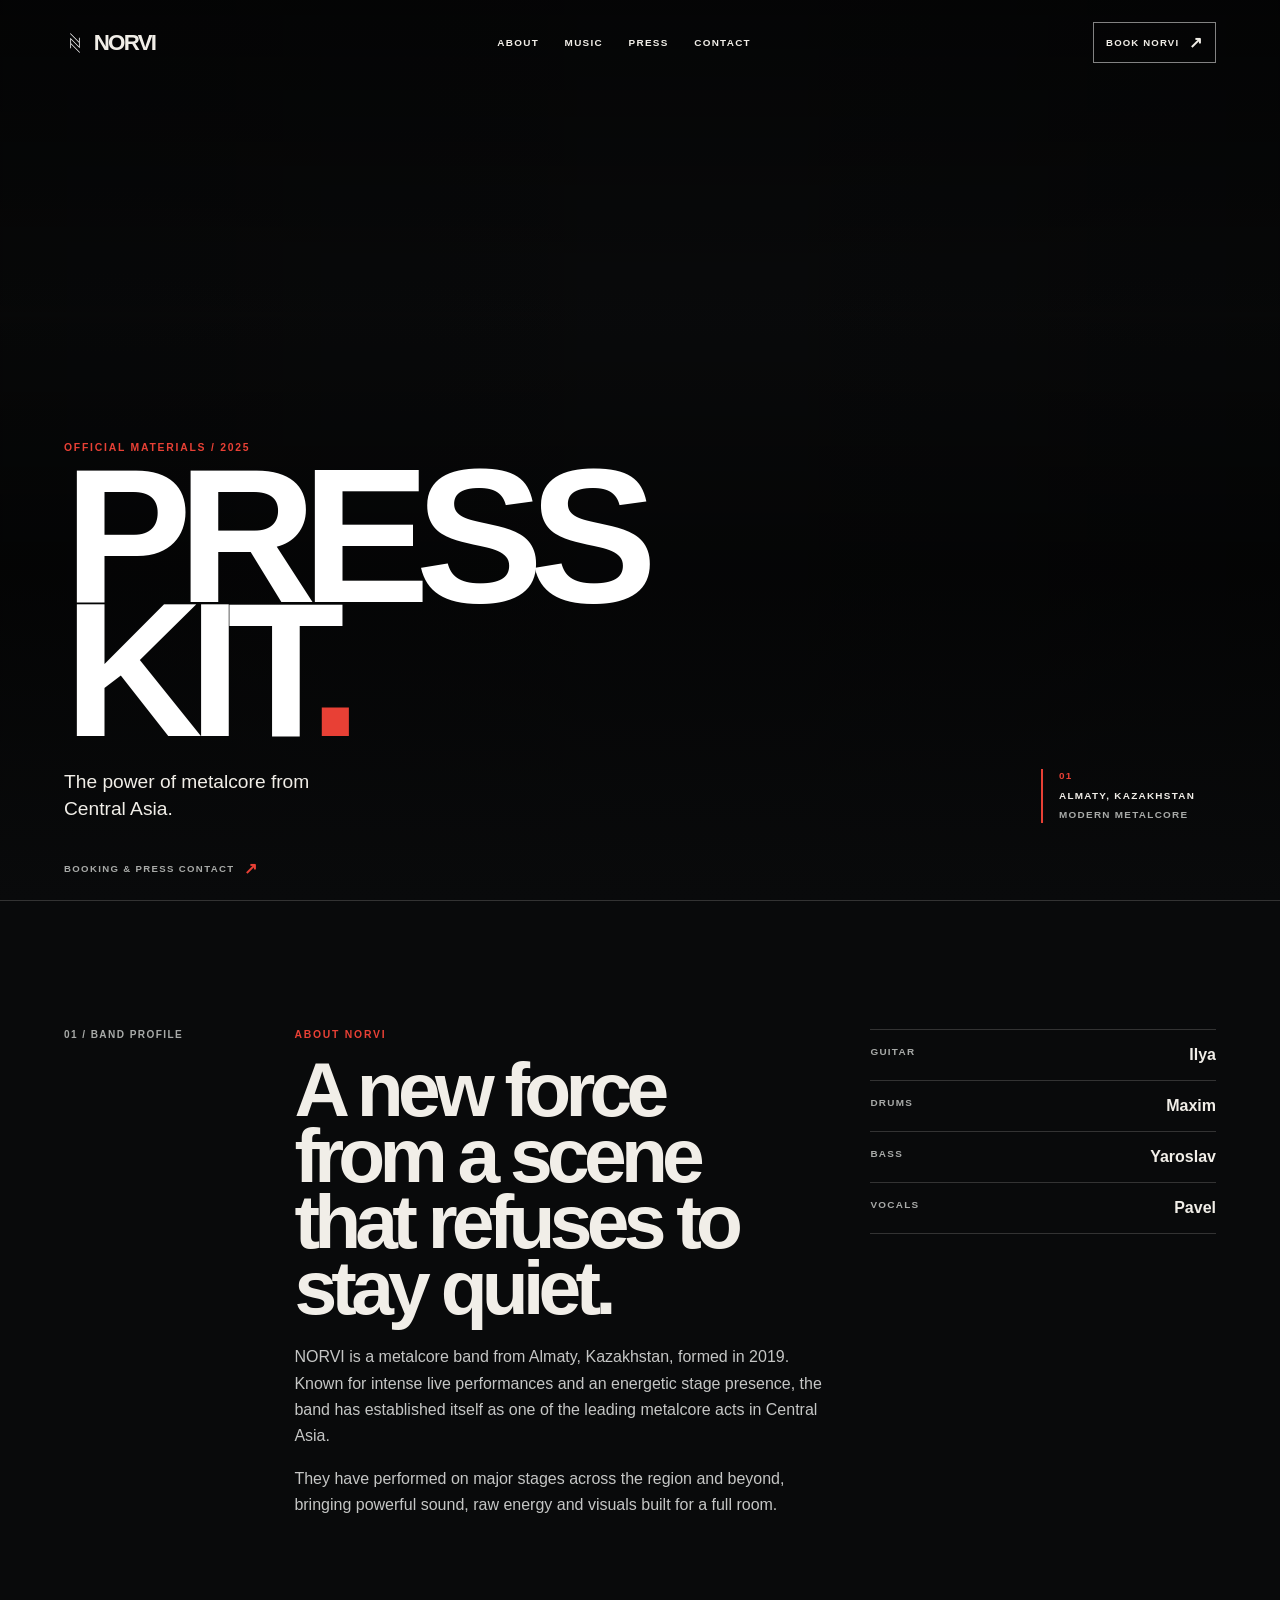
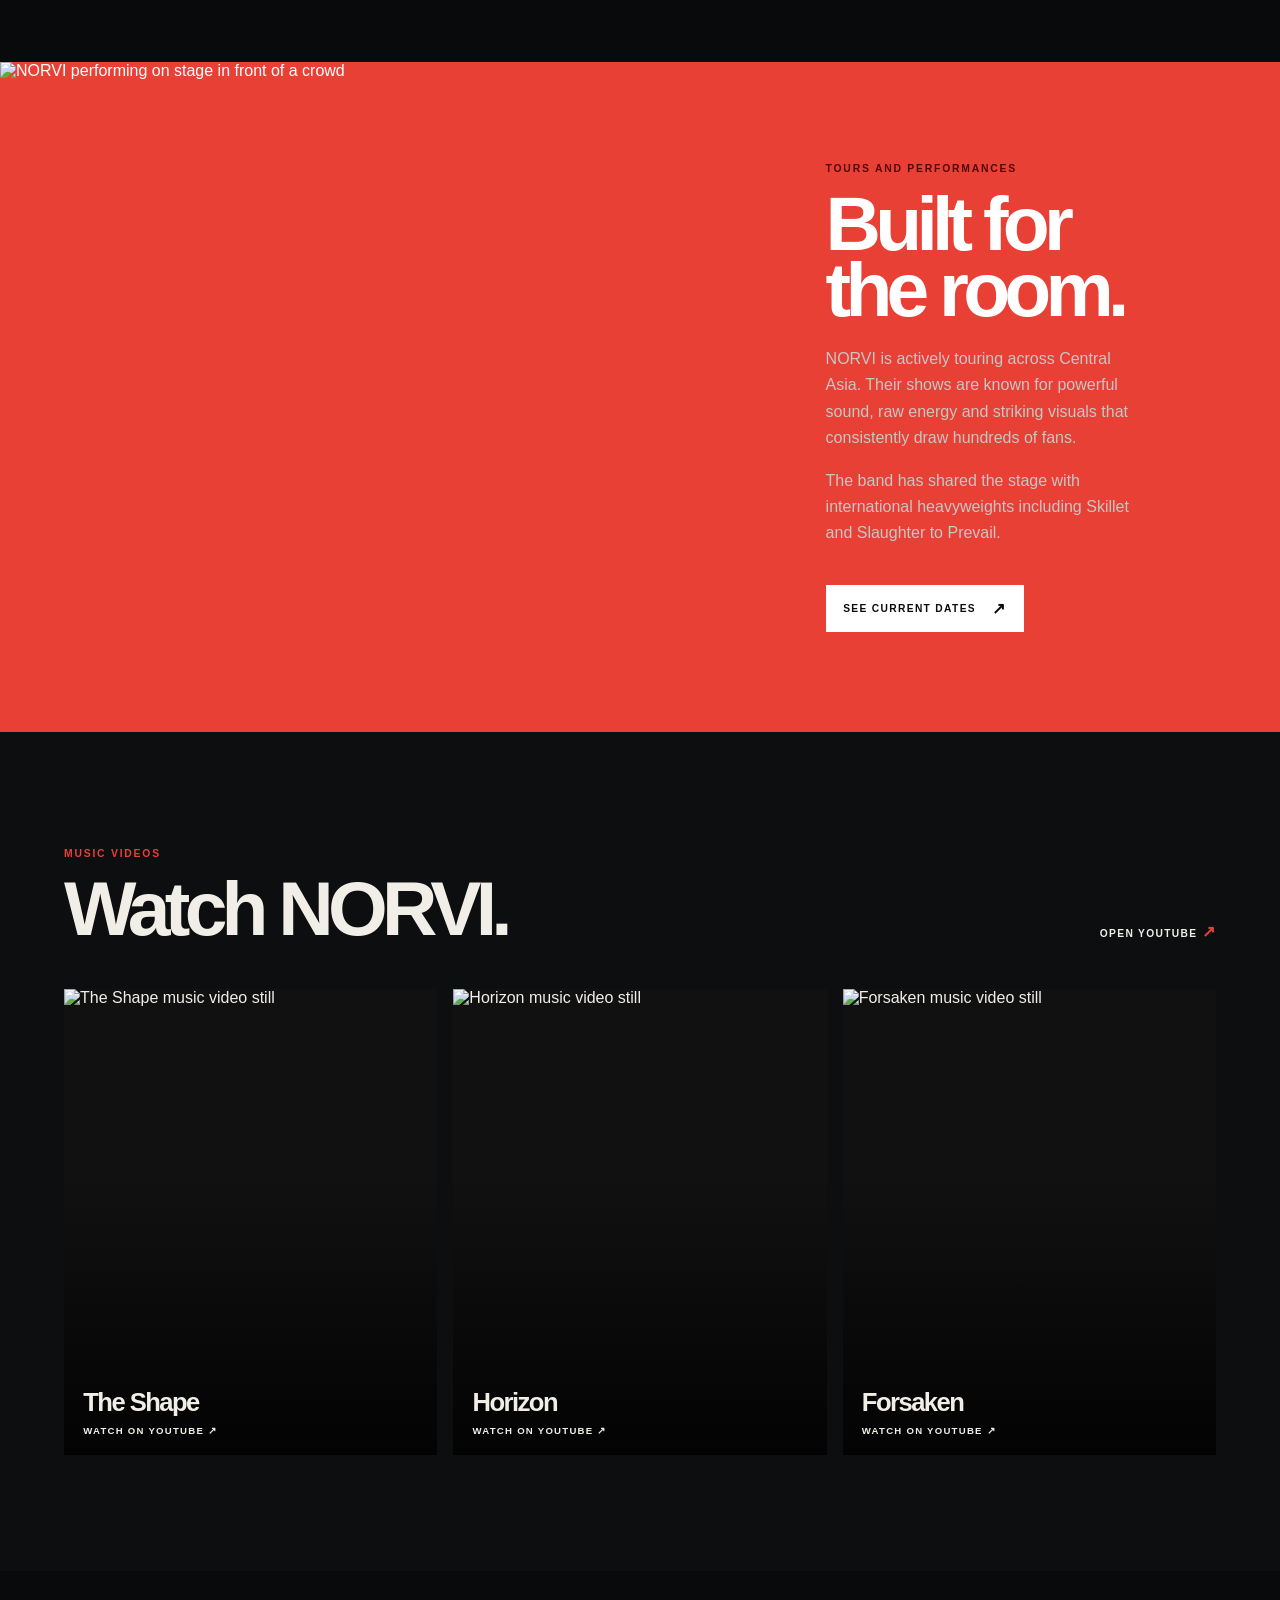
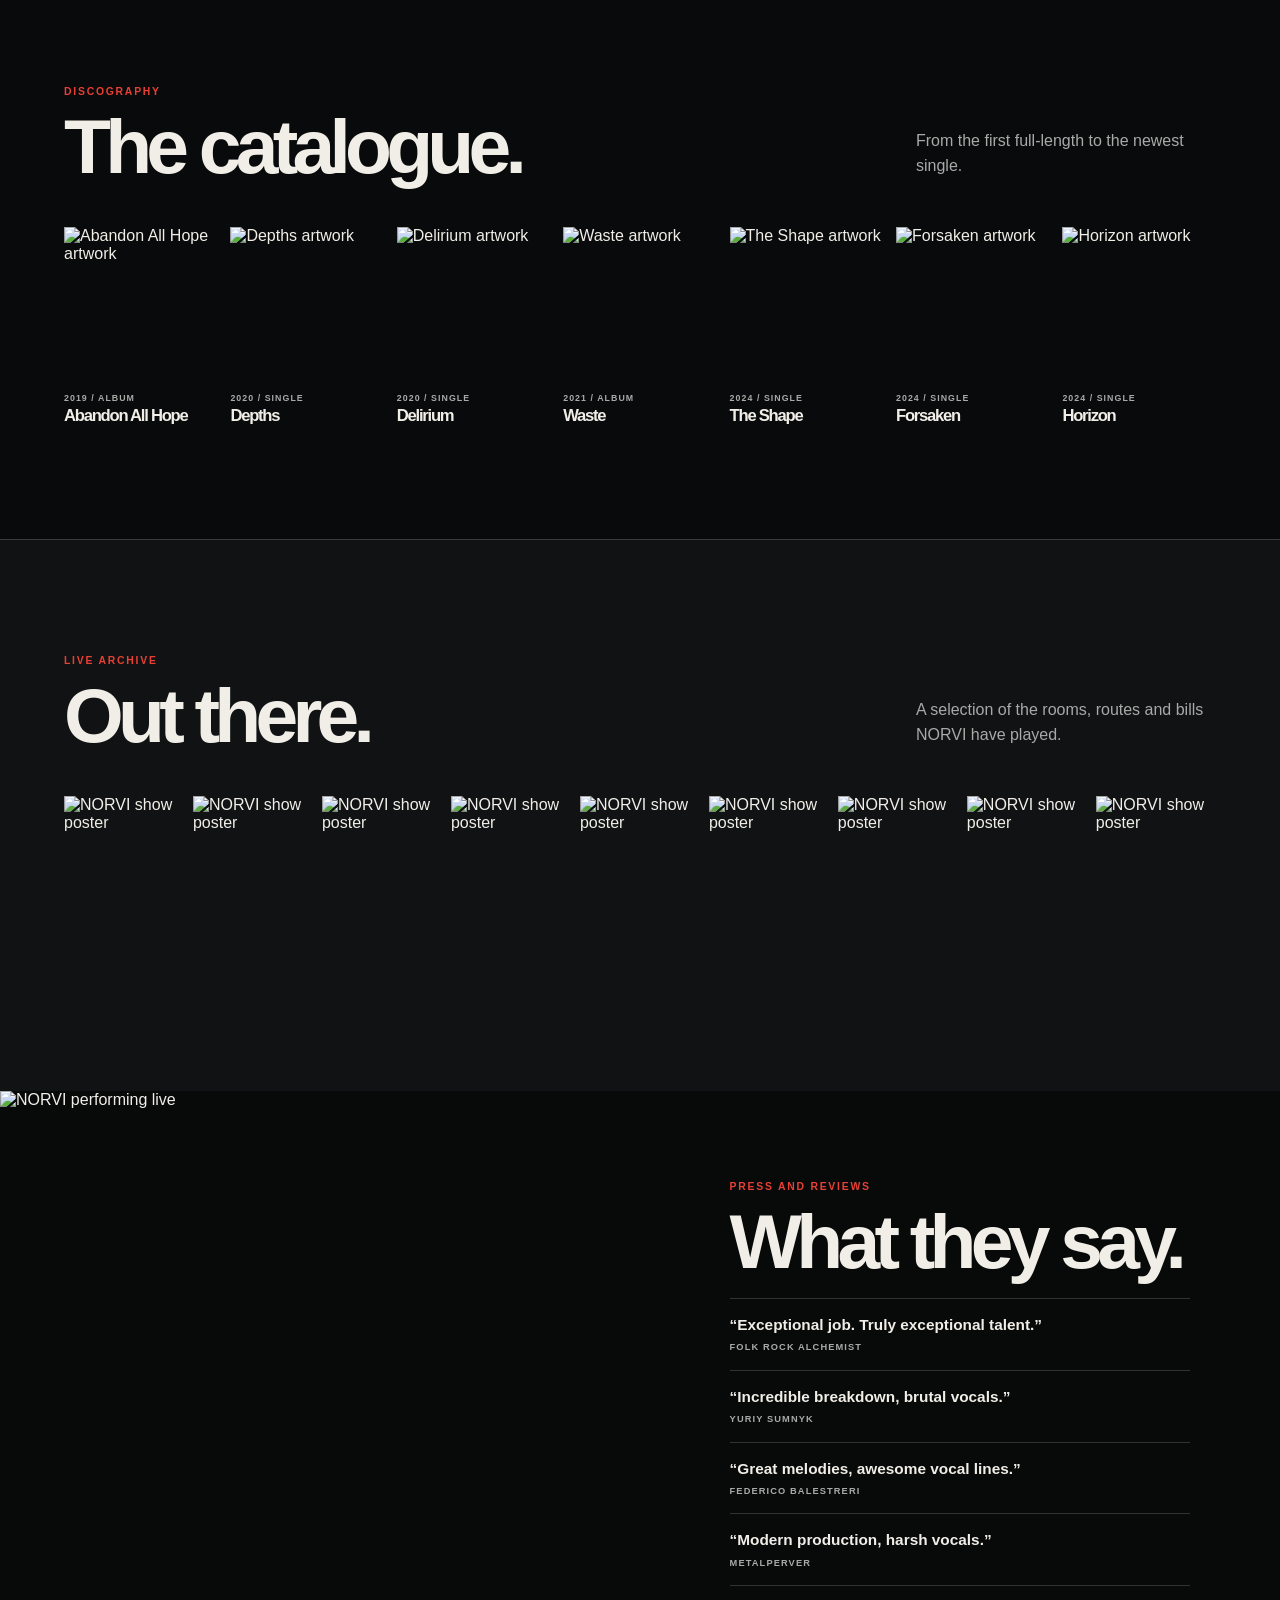
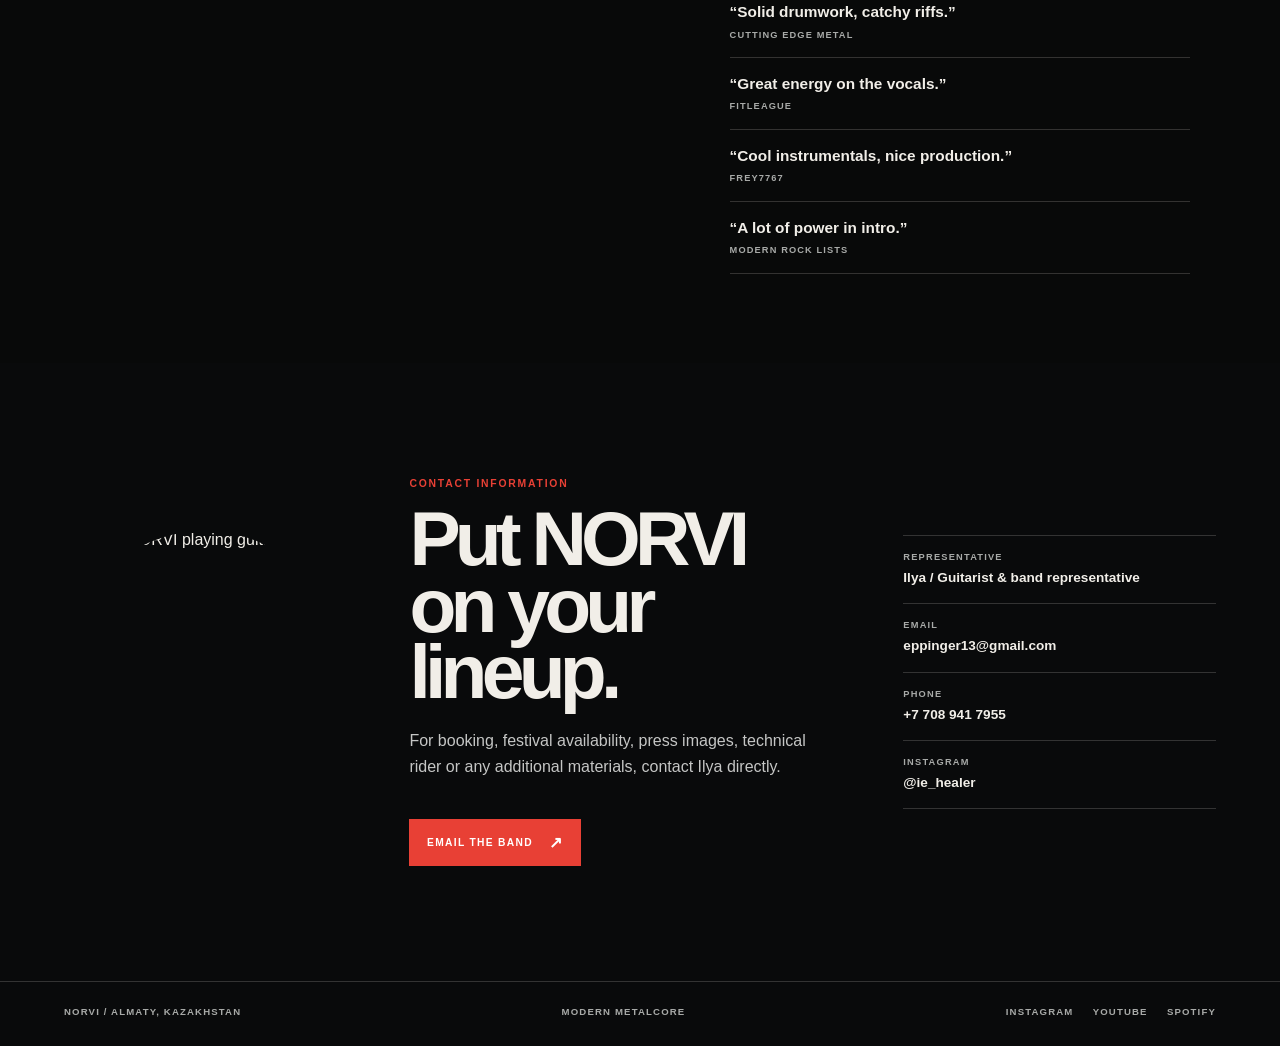
==== press-kit/index.html @ de7a825a "Create index.html" ====
<!doctype html><html lang="en"><head>
  <meta charset="utf-8">
  <meta name="viewport" content="width=device-width, initial-scale=1">
  <meta name="description" content="Official NORVI press kit: bio, photos, discography, videos and booking contact.">
  <meta property="og:title" content="NORVI Press Kit">
  <meta property="og:description" content="Official press materials for NORVI, modern metalcore from Almaty.">
  <meta property="og:image" content="../public/images/press-kit/band-portrait.jpg">
  <link rel="icon" href="../public/favicon.svg">
  <link rel="stylesheet" href="../press-kit.css">
  <title>NORVI - Press Kit</title></head><body>
  <main>
    <header class="header">
      <a class="brand" href="../" aria-label="NORVI home"><img src="../public/norvi-mark.svg" alt=""><span>NORVI</span></a>
      <nav aria-label="Press kit navigation"><a href="#about">About</a><a href="#music">Music</a><a href="#press">Press</a><a href="#contact">Contact</a></nav>
      <a class="header-download" href="#contact">Book NORVI <span>↗</span></a>
    </header>
    <section class="hero" id="top">
      <div class="hero-image"></div><div class="hero-shade"></div>
      <div class="hero-content"><p class="kicker">Official materials / 2025</p><h1>PRESS<br>KIT<span>.</span></h1><p class="hero-copy">The power of metalcore from Central Asia.</p></div>
      <div class="hero-meta"><span>01</span><p>Almaty, Kazakhstan</p><p>Modern metalcore</p></div>
      <a class="hero-download" href="#contact">Booking &amp; press contact <span>↗</span></a>
    </section>
    <section class="band-intro" id="about">
      <div class="section-label"><span>01 / Band profile</span></div>
      <div class="band-copy"><p class="kicker">About NORVI</p><h2>A new force from a scene that refuses to stay quiet.</h2><p>NORVI is a metalcore band from Almaty, Kazakhstan, formed in 2019. Known for intense live performances and an energetic stage presence, the band has established itself as one of the leading metalcore acts in Central Asia.</p><p>They have performed on major stages across the region and beyond, bringing powerful sound, raw energy and visuals built for a full room.</p></div>
      <dl class="lineup"><div><dt>Guitar</dt><dd>Ilya</dd></div><div><dt>Drums</dt><dd>Maxim</dd></div><div><dt>Bass</dt><dd>Yaroslav</dd></div><div><dt>Vocals</dt><dd>Pavel</dd></div></dl>
    </section>
    <section class="live-feature"><div class="live-photo"><img src="../public/images/press-kit/live-stage.jpg" alt="NORVI performing on stage in front of a crowd"></div><div class="live-copy"><p class="kicker">Tours and performances</p><h2>Built for the room.</h2><p>NORVI is actively touring across Central Asia. Their shows are known for powerful sound, raw energy and striking visuals that consistently draw hundreds of fans.</p><p>The band has shared the stage with international heavyweights including Skillet and Slaughter to Prevail.</p><a class="button button-light" href="https://www.instagram.com/norv.i/" target="_blank" rel="noreferrer">See current dates <span>↗</span></a></div></section>
    <section class="music" id="music"><div class="section-heading"><div><p class="kicker">Music videos</p><h2>Watch NORVI.</h2></div><a class="text-link" href="https://www.youtube.com/@nrvi3" target="_blank" rel="noreferrer">Open YouTube <span>↗</span></a></div><div class="video-grid"><a class="video" href="https://www.youtube.com/watch?v=t1caeTGAy5k" target="_blank" rel="noreferrer"><img src="../public/images/press-kit/asset-1.jpg" alt="The Shape music video still"><span><strong>The Shape</strong><small>Watch on YouTube ↗</small></span></a><a class="video" href="https://www.youtube.com/watch?v=Z7M626HZ6I4" target="_blank" rel="noreferrer"><img src="../public/images/press-kit/asset-2.jpg" alt="Horizon music video still"><span><strong>Horizon</strong><small>Watch on YouTube ↗</small></span></a><a class="video" href="https://www.youtube.com/watch?v=7ASn_8KeP3g" target="_blank" rel="noreferrer"><img src="../public/images/press-kit/asset-3.jpg" alt="Forsaken music video still"><span><strong>Forsaken</strong><small>Watch on YouTube ↗</small></span></a></div></section>
    <section class="discography"><div class="section-heading"><div><p class="kicker">Discography</p><h2>The catalogue.</h2></div><p class="heading-copy">From the first full-length to the newest single.</p></div><div class="records"><article><img src="../public/images/press-kit/release-3.jpg" alt="Abandon All Hope artwork"><p>2019 / Album</p><h3>Abandon All Hope</h3></article><article><img src="../public/images/press-kit/release-4.jpg" alt="Depths artwork"><p>2020 / Single</p><h3>Depths</h3></article><article><img src="../public/images/press-kit/release-5.jpg" alt="Delirium artwork"><p>2020 / Single</p><h3>Delirium</h3></article><article><img src="../public/images/press-kit/release-6.jpg" alt="Waste artwork"><p>2021 / Album</p><h3>Waste</h3></article><article><img src="../public/images/press-kit/release-7.jpg" alt="The Shape artwork"><p>2024 / Single</p><h3>The Shape</h3></article><article><img src="../public/images/press-kit/release-8.jpg" alt="Forsaken artwork"><p>2024 / Single</p><h3>Forsaken</h3></article><article><img src="../public/images/press-kit/release-9.jpg" alt="Horizon artwork"><p>2024 / Single</p><h3>Horizon</h3></article></div></section>
    <section class="archive"><div class="section-heading"><div><p class="kicker">Live archive</p><h2>Out there.</h2></div><p class="heading-copy">A selection of the rooms, routes and bills NORVI have played.</p></div><div class="archive-grid"><img src="../public/images/press-kit/asset-12.jpg" alt="NORVI show poster"><img src="../public/images/press-kit/asset-13.jpg" alt="NORVI show poster"><img src="../public/images/press-kit/asset-14.jpg" alt="NORVI show poster"><img src="../public/images/press-kit/asset-15.jpg" alt="NORVI show poster"><img src="../public/images/press-kit/asset-16.jpg" alt="NORVI show poster"><img src="../public/images/press-kit/asset-17.jpg" alt="NORVI show poster"><img src="../public/images/press-kit/asset-18.jpg" alt="NORVI show poster"><img src="../public/images/press-kit/asset-19.jpg" alt="NORVI show poster"><img src="../public/images/press-kit/asset-20.jpg" alt="NORVI show poster"></div></section>
    <section class="press" id="press"><div class="press-photo"><img src="../public/images/press-kit/live-green.jpg" alt="NORVI performing live"></div><div class="press-copy"><p class="kicker">Press and reviews</p><h2>What they say.</h2><div class="quotes"><blockquote>“Exceptional job. Truly exceptional talent.” <cite>Folk Rock Alchemist</cite></blockquote><blockquote>“Incredible breakdown, brutal vocals.” <cite>Yuriy Sumnyk</cite></blockquote><blockquote>“Great melodies, awesome vocal lines.” <cite>Federico Balestreri</cite></blockquote><blockquote>“Modern production, harsh vocals.” <cite>Metalperver</cite></blockquote><blockquote>“Solid drumwork, catchy riffs.” <cite>Cutting Edge Metal</cite></blockquote><blockquote>“Great energy on the vocals.” <cite>fitleague</cite></blockquote><blockquote>“Cool instrumentals, nice production.” <cite>frey7767</cite></blockquote><blockquote>“A lot of power in intro.” <cite>Modern Rock Lists</cite></blockquote></div></div></section>
    <section class="contact" id="contact"><div class="contact-image"><img src="../public/images/press-kit/ilya.jpg" alt="Ilya of NORVI playing guitar"></div><div class="contact-copy"><p class="kicker">Contact information</p><h2>Put NORVI<br>on your lineup.</h2><p>For booking, festival availability, press images, technical rider or any additional materials, contact Ilya directly.</p><a class="button button-red" href="mailto:eppinger13@gmail.com?subject=NORVI%20booking%20enquiry">Email the band <span>↗</span></a></div><dl class="contact-list"><div><dt>Representative</dt><dd>Ilya / Guitarist &amp; band representative</dd></div><div><dt>Email</dt><dd><a href="mailto:eppinger13@gmail.com">eppinger13@gmail.com</a></dd></div><div><dt>Phone</dt><dd><a href="tel:+77089417955">+7 708 941 7955</a></dd></div><div><dt>Instagram</dt><dd><a href="https://www.instagram.com/ie_healer/" target="_blank" rel="noreferrer">@ie_healer</a></dd></div></dl></section>
    <footer><span>NORVI / Almaty, Kazakhstan</span><span>Modern metalcore</span><div><a href="https://www.instagram.com/norv.i/" target="_blank" rel="noreferrer">Instagram</a><a href="https://www.youtube.com/@nrvi3" target="_blank" rel="noreferrer">YouTube</a><a href="https://open.spotify.com/artist/2sgie9M0B0Memk1YAmrsHw" target="_blank" rel="noreferrer">Spotify</a></div></footer>
  </main></body></html>
---- press-kit.css ----
:root{--ink:#090a0b;--paper:#f1eee8;--muted:#a8aaa8;--red:#e84035;--line:rgba(241,238,232,.18)}*{box-sizing:border-box}html{scroll-behavior:smooth}body{margin:0;background:var(--ink);color:var(--paper);font-family:Arial,Helvetica,sans-serif}a{color:inherit;text-decoration:none}img{display:block;max-width:100%}h1,h2,h3,p{margin-top:0}h1,h2,h3{font-weight:900;letter-spacing:-.075em}.kicker{margin:0 0 1rem;color:var(--red);font-size:.65rem;font-weight:900;letter-spacing:.17em;text-transform:uppercase}.header{position:absolute;z-index:3;top:0;right:0;left:0;display:flex;align-items:center;justify-content:space-between;gap:1.5rem;padding:1.4rem clamp(1.25rem,5vw,5.4rem)}.brand{display:flex;align-items:center;gap:.48rem;font-size:1.4rem;font-weight:900;letter-spacing:-.08em}.brand img{width:22px;filter:invert(1)}.header nav{display:flex;gap:clamp(.9rem,2vw,2rem);font-size:.62rem;font-weight:900;letter-spacing:.13em;text-transform:uppercase}.header nav a:hover,footer a:hover{color:var(--red)}.header-download{display:inline-flex;align-items:center;gap:.6rem;padding:.62rem .75rem;border:1px solid rgba(255,255,255,.5);font-size:.6rem;font-weight:900;letter-spacing:.12em;text-transform:uppercase}.header-download span{font-size:1rem}.hero{position:relative;min-height:780px;height:100svh;display:flex;align-items:end;padding:9rem clamp(1.25rem,5vw,5.4rem) clamp(3.3rem,6vw,5.3rem);overflow:hidden}.hero-image,.hero-shade{position:absolute;inset:0}.hero-image{background:url("public/images/press-kit/band-portrait.jpg") center 30%/cover no-repeat;animation:drift 16s ease-in-out infinite alternate}.hero-shade{background:linear-gradient(180deg,rgba(0,0,0,.52) 0%,rgba(0,0,0,.06) 35%,rgba(0,0,0,.48) 63%,#090a0b 100%),linear-gradient(90deg,rgba(0,0,0,.25),transparent 55%,rgba(0,0,0,.25))}.hero-content{position:relative;z-index:1}.hero h1{margin:0;font-size:clamp(5.5rem,15vw,16rem);line-height:.7;color:#fff}.hero h1 span{color:var(--red)}.hero-copy{max-width:300px;margin:2rem 0 0;font-size:clamp(1rem,1.5vw,1.2rem);line-height:1.4}.hero-meta{position:absolute;z-index:1;right:clamp(1.25rem,5vw,5.4rem);bottom:clamp(3.4rem,6vw,5.3rem);width:175px;padding-left:1rem;border-left:2px solid var(--red);font-size:.62rem;font-weight:800;letter-spacing:.13em;line-height:1.5;text-transform:uppercase}.hero-meta span{color:var(--red)}.hero-meta p{margin:.3rem 0 0}.hero-meta p+p{color:var(--muted)}.hero-download{position:absolute;z-index:1;bottom:1.4rem;left:clamp(1.25rem,5vw,5.4rem);display:flex;align-items:center;gap:.6rem;color:var(--muted);font-size:.6rem;font-weight:900;letter-spacing:.14em;text-transform:uppercase}.hero-download span{color:var(--red);font-size:1rem}.band-intro{display:grid;grid-template-columns:.38fr 1.1fr .72fr;gap:3rem;padding:clamp(5rem,10vw,10rem) clamp(1.25rem,5vw,5.4rem);border-top:1px solid var(--line)}.section-label{color:var(--muted);font-size:.63rem;font-weight:900;letter-spacing:.14em;text-transform:uppercase}.band-copy{max-width:670px}.band-copy h2,.section-heading h2,.live-copy h2,.press-copy h2,.contact-copy h2{margin:.8rem 0 1.5rem;font-size:clamp(3.4rem,6vw,7rem);line-height:.86}.band-copy p:not(.kicker),.live-copy p:not(.kicker),.contact-copy p:not(.kicker){color:#c5c6c5;font-size:1rem;line-height:1.65}.lineup{margin:0;border-top:1px solid var(--line)}.lineup div{display:flex;justify-content:space-between;padding:1rem 0;border-bottom:1px solid var(--line)}.lineup dt{color:var(--muted);font-size:.62rem;font-weight:900;letter-spacing:.13em;text-transform:uppercase}.lineup dd{margin:0;font-size:1rem;font-weight:800}.live-feature{display:grid;grid-template-columns:1.15fr .85fr;background:var(--red);color:#fff}.live-photo{min-height:670px}.live-photo img,.press-photo img,.contact-image img{width:100%;height:100%;object-fit:cover}.live-copy{align-self:center;max-width:500px;padding:clamp(3rem,7vw,7rem)}.live-copy .kicker{color:#530607}.button{display:inline-flex;align-items:center;gap:1rem;margin-top:1.4rem;padding:.87rem 1.1rem;font-size:.64rem;font-weight:900;letter-spacing:.13em;text-transform:uppercase}.button span{font-size:1rem}.button-light{background:#fff;color:#0b0b0b}.button-red{background:var(--red);color:#fff}.music,.discography,.archive{padding:clamp(5rem,9vw,9rem) clamp(1.25rem,5vw,5.4rem)}.section-heading{display:flex;align-items:end;justify-content:space-between;gap:2rem;max-width:1280px;margin:0 auto 3rem}.section-heading h2{margin-bottom:0}.heading-copy{max-width:300px;margin:0;color:var(--muted);line-height:1.55}.text-link{color:var(--paper);font-size:.64rem;font-weight:900;letter-spacing:.13em;text-transform:uppercase}.text-link span{color:var(--red);font-size:1rem}.music{background:#0d0e0f}.video-grid{display:grid;grid-template-columns:repeat(3,1fr);gap:1rem;max-width:1280px;margin:auto}.video{position:relative;aspect-ratio:4/5;overflow:hidden;background:#111}.video img{width:100%;height:100%;object-fit:cover;filter:saturate(.85);transition:transform .5s ease,filter .3s ease}.video:hover img{transform:scale(1.05);filter:saturate(1.1)}.video:after{position:absolute;inset:0;background:linear-gradient(180deg,transparent 40%,rgba(0,0,0,.84));content:""}.video span{position:absolute;z-index:1;right:1.2rem;bottom:1.2rem;left:1.2rem}.video strong,.video small{display:block}.video strong{font-size:clamp(1.3rem,2vw,2.2rem);letter-spacing:-.06em}.video small{margin-top:.5rem;font-size:.6rem;font-weight:900;letter-spacing:.13em;text-transform:uppercase}.records{display:grid;grid-template-columns:repeat(7,1fr);gap:.8rem;max-width:1280px;margin:auto}.records article{min-width:0}.records img{width:100%;aspect-ratio:1;object-fit:cover}.records p{margin:.8rem 0 .28rem;color:var(--muted);font-size:.55rem;font-weight:900;letter-spacing:.12em;text-transform:uppercase}.records h3{margin:0;font-size:clamp(.9rem,1.3vw,1.3rem);line-height:.95}.archive{border-top:1px solid var(--line);background:#101213}.archive-grid{display:grid;grid-template-columns:repeat(9,1fr);gap:.55rem;max-width:1280px;margin:auto;align-items:start}.archive-grid img{width:100%;aspect-ratio:2/3;object-fit:cover;filter:saturate(.86)}.press{display:grid;grid-template-columns:1fr 1fr;background:#080909}.press-photo{min-height:850px}.press-copy{align-self:center;padding:clamp(3rem,7vw,7rem)}.quotes{border-top:1px solid var(--line)}.quotes blockquote{margin:0;padding:1rem 0;border-bottom:1px solid var(--line);font-size:clamp(.95rem,1.2vw,1.1rem);font-weight:800;line-height:1.35}.quotes cite{display:block;margin-top:.35rem;color:var(--muted);font-size:.58rem;font-style:normal;font-weight:900;letter-spacing:.12em;text-transform:uppercase}.contact{display:grid;grid-template-columns:.72fr 1.1fr .8fr;gap:clamp(2rem,5vw,5rem);align-items:center;padding:clamp(5rem,9vw,9rem) clamp(1.25rem,5vw,5.4rem)}.contact-image{aspect-ratio:1;overflow:hidden;border-radius:50%}.contact-copy h2{margin-top:.8rem}.contact-list{margin:0;border-top:1px solid var(--line)}.contact-list div{padding:1rem 0;border-bottom:1px solid var(--line)}.contact-list dt{margin-bottom:.38rem;color:var(--muted);font-size:.58rem;font-weight:900;letter-spacing:.13em;text-transform:uppercase}.contact-list dd{margin:0;font-size:.85rem;font-weight:800;line-height:1.4}.contact-list a:hover{color:var(--red)}footer{display:flex;justify-content:space-between;gap:1rem;padding:1.5rem clamp(1.25rem,5vw,5.4rem) 1.8rem;border-top:1px solid var(--line);color:var(--muted);font-size:.6rem;font-weight:900;letter-spacing:.12em;text-transform:uppercase}footer div{display:flex;gap:1.2rem}@keyframes drift{from{transform:scale(1.02) translate3d(-.3%,-.3%,0)}to{transform:scale(1.08) translate3d(.35%,.25%,0)}}@media(max-width:800px){.header nav{display:none}.header-download{font-size:.54rem}.hero{min-height:700px}.hero-image{background-position:57% center}.band-intro,.contact{grid-template-columns:1fr;gap:2rem}.live-feature,.press{grid-template-columns:1fr}.live-photo,.press-photo{min-height:440px}.live-copy,.press-copy{max-width:none}.video-grid{grid-template-columns:1fr}.video{aspect-ratio:16/10}.records{grid-template-columns:repeat(3,1fr)}.archive-grid{grid-template-columns:repeat(3,1fr);gap:.7rem}.contact-image{width:min(300px,70vw)}.section-heading{display:block}.section-heading .heading-copy{margin-top:1.3rem}.text-link{display:inline-block;margin-top:1.3rem}footer{flex-direction:column}}@media(max-width:520px){.header{padding-top:1.1rem}.header-download{padding:.5rem;border:0;font-size:0}.header-download span{font-size:1.1rem}.hero h1{font-size:clamp(4.5rem,22vw,7rem)}.hero-meta{right:auto;bottom:3.4rem;left:1.25rem}.hero-download{display:none}.band-copy h2,.section-heading h2,.live-copy h2,.press-copy h2,.contact-copy h2{font-size:clamp(3rem,15vw,5rem)}.records{grid-template-columns:repeat(2,1fr)}.archive-grid{grid-template-columns:repeat(2,1fr)}footer div{flex-wrap:wrap}}@media(prefers-reduced-motion:reduce){*,*::before,*::after{scroll-behavior:auto!important;animation-duration:.01ms!important;transition-duration:.01ms!important}}
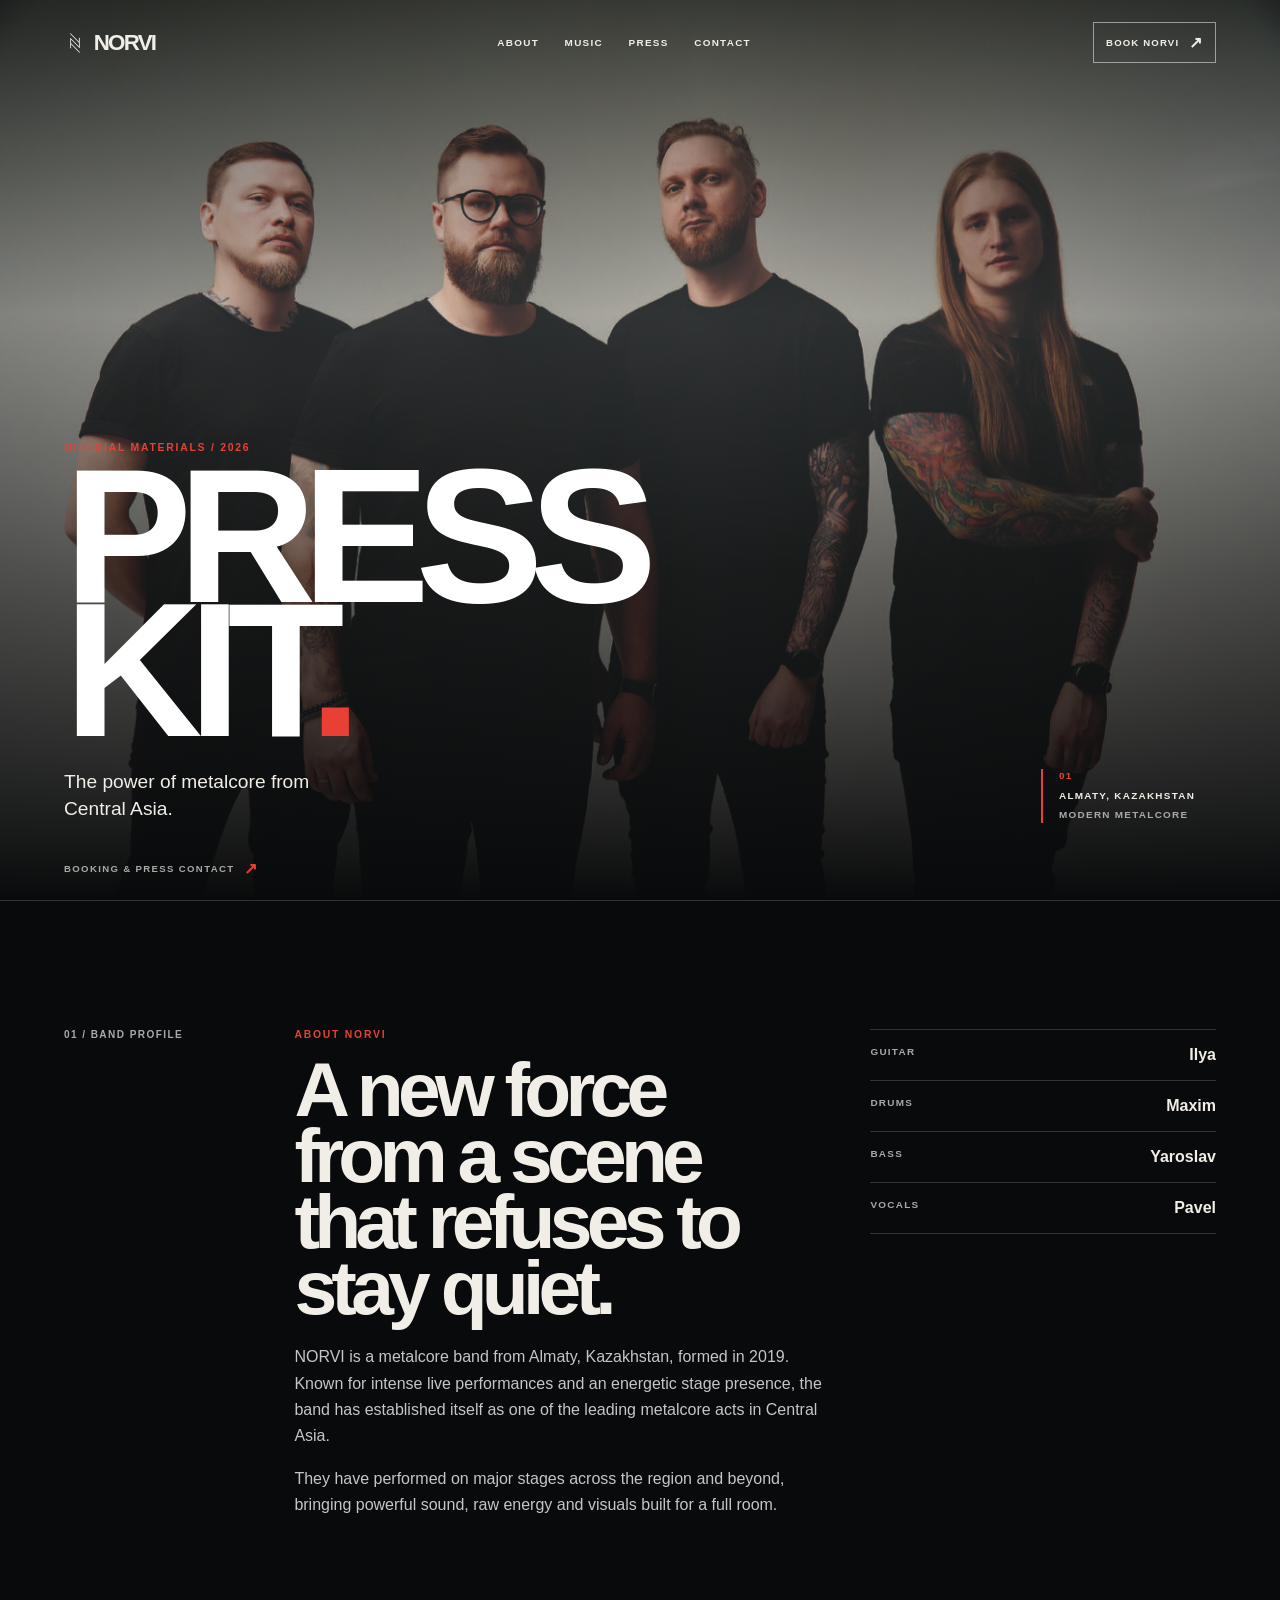
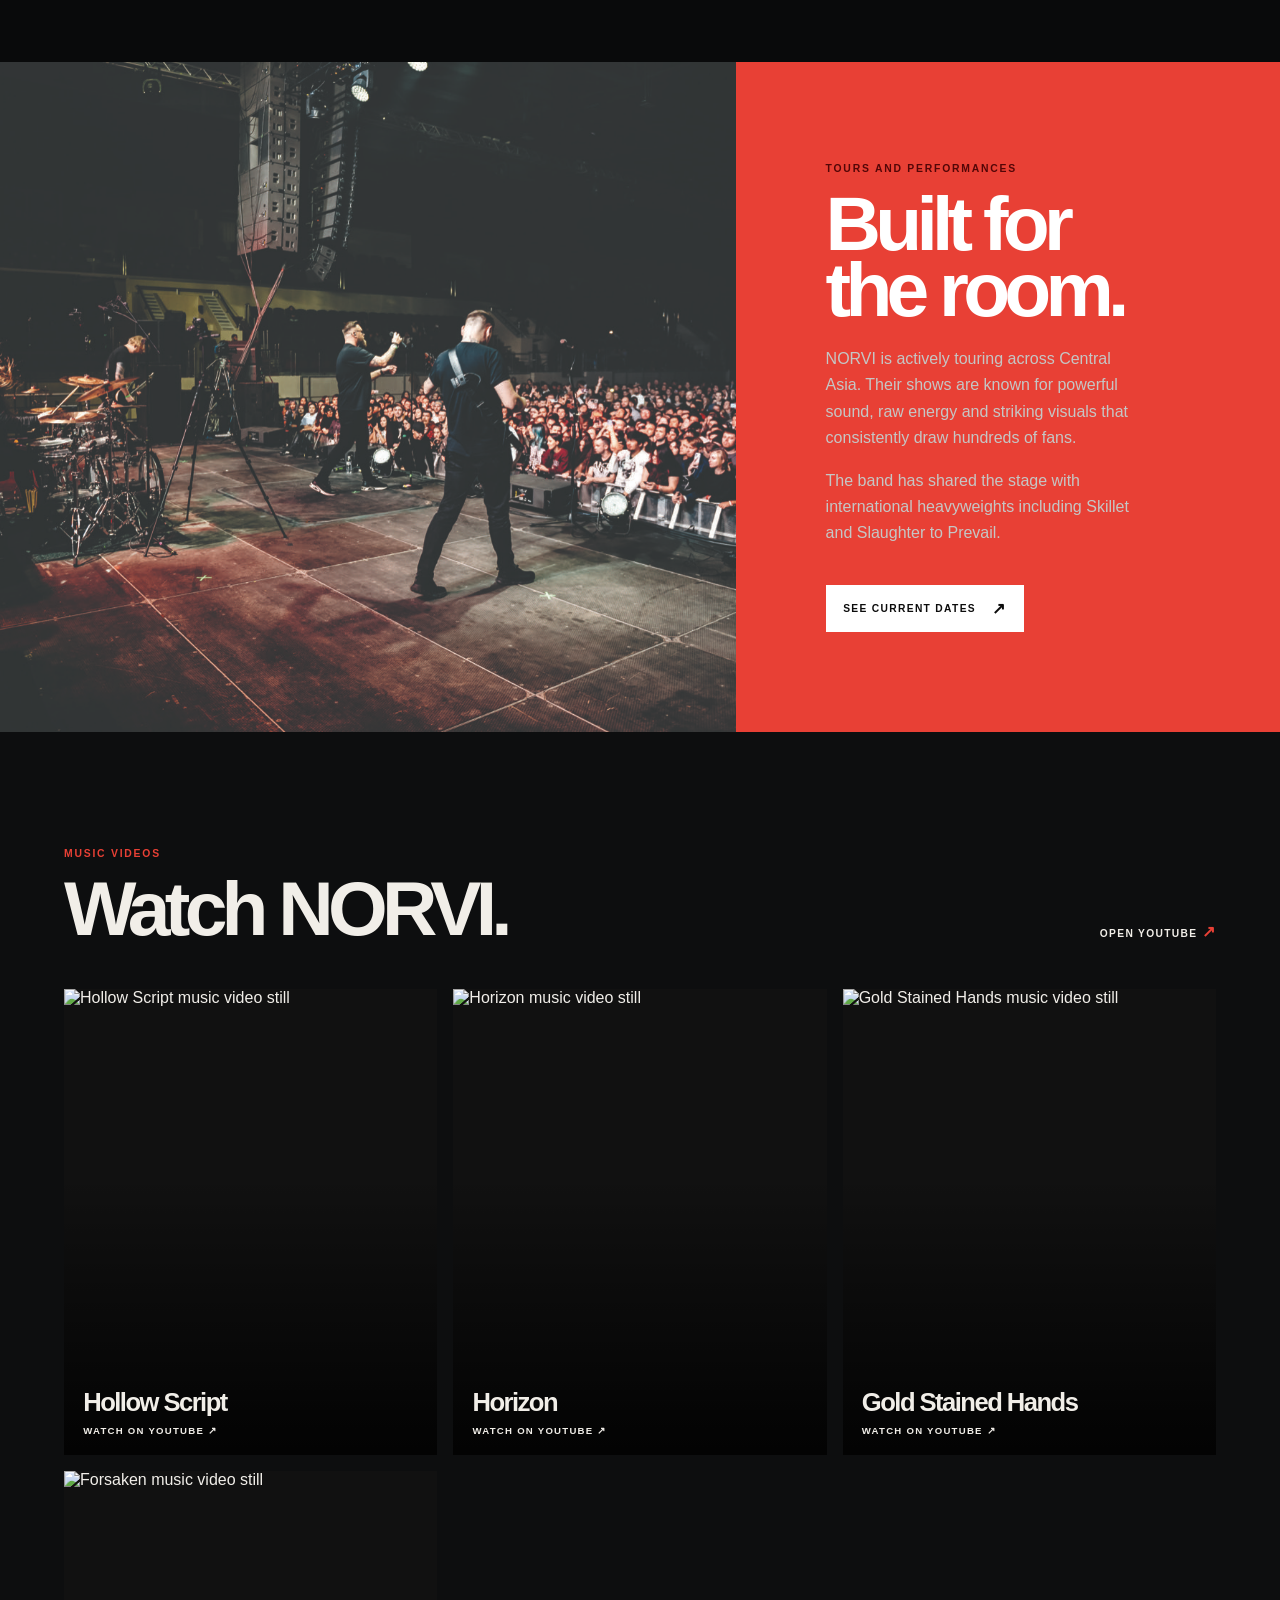
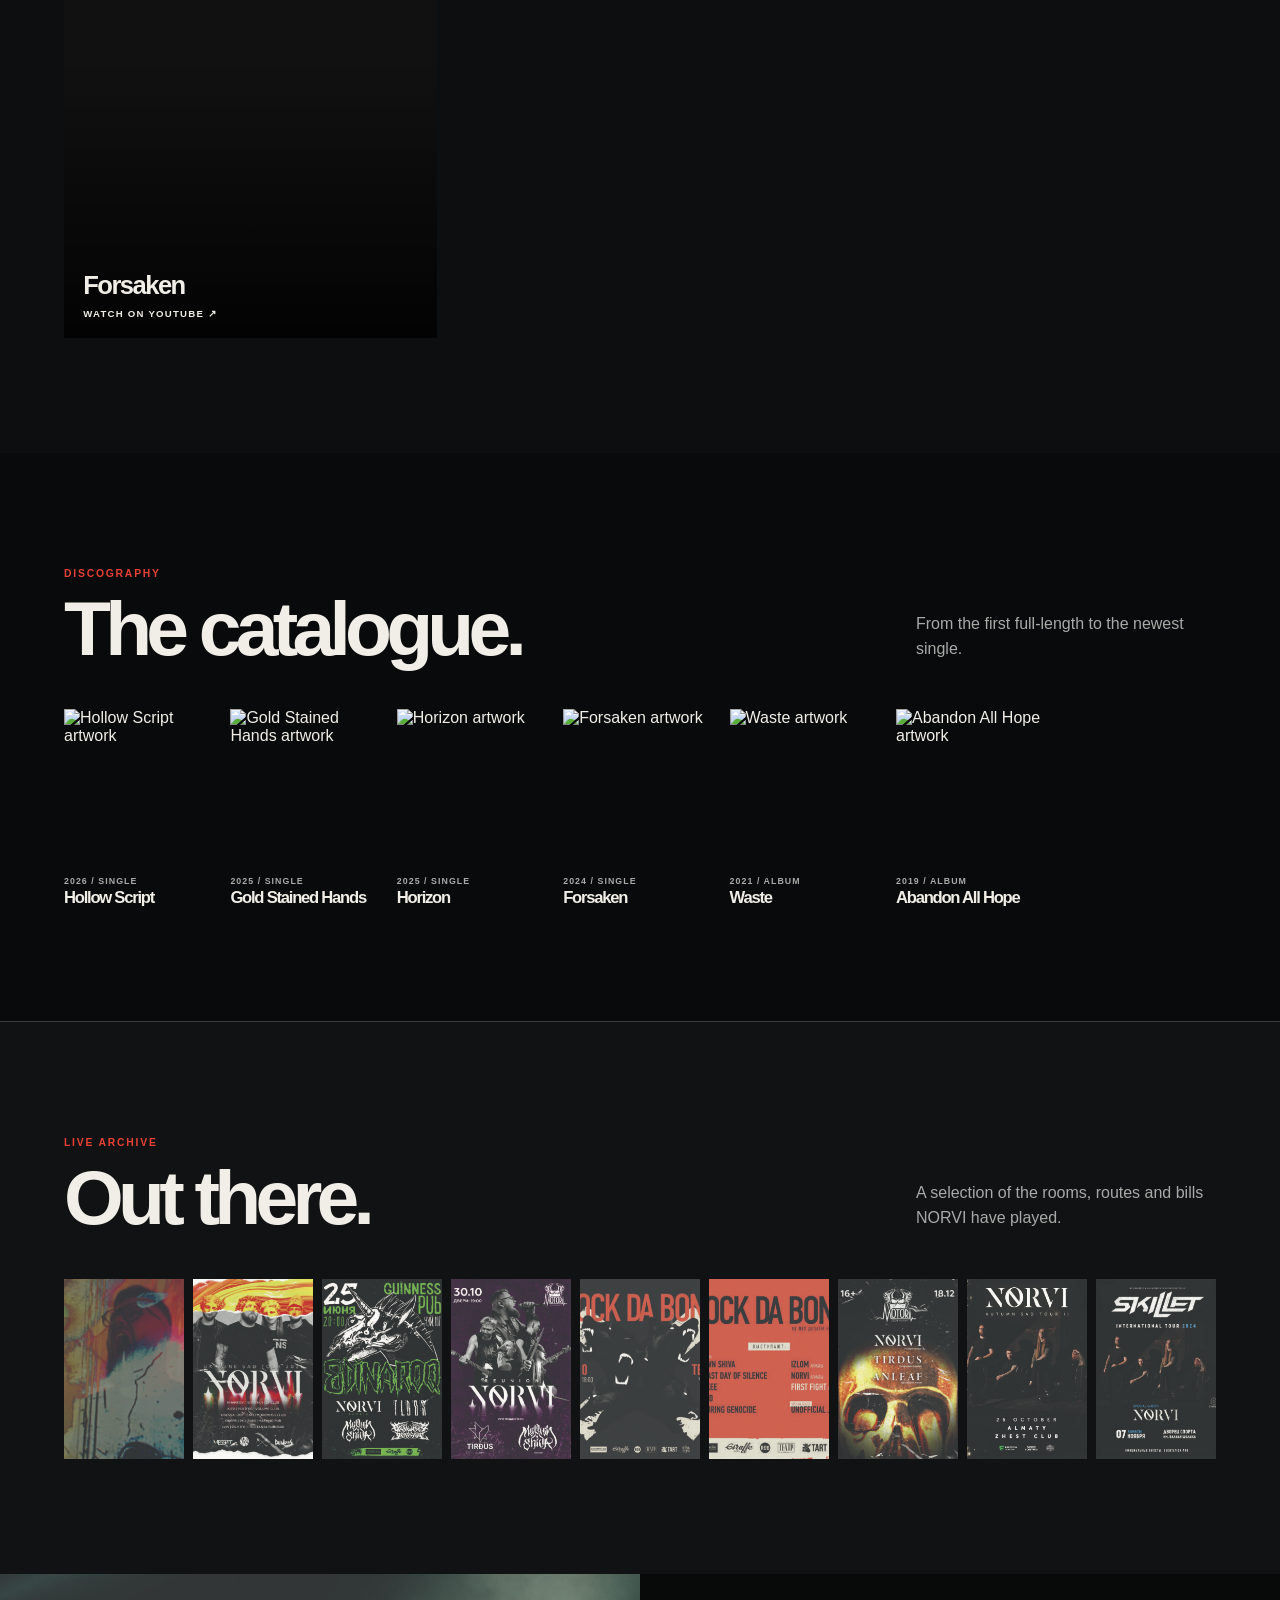
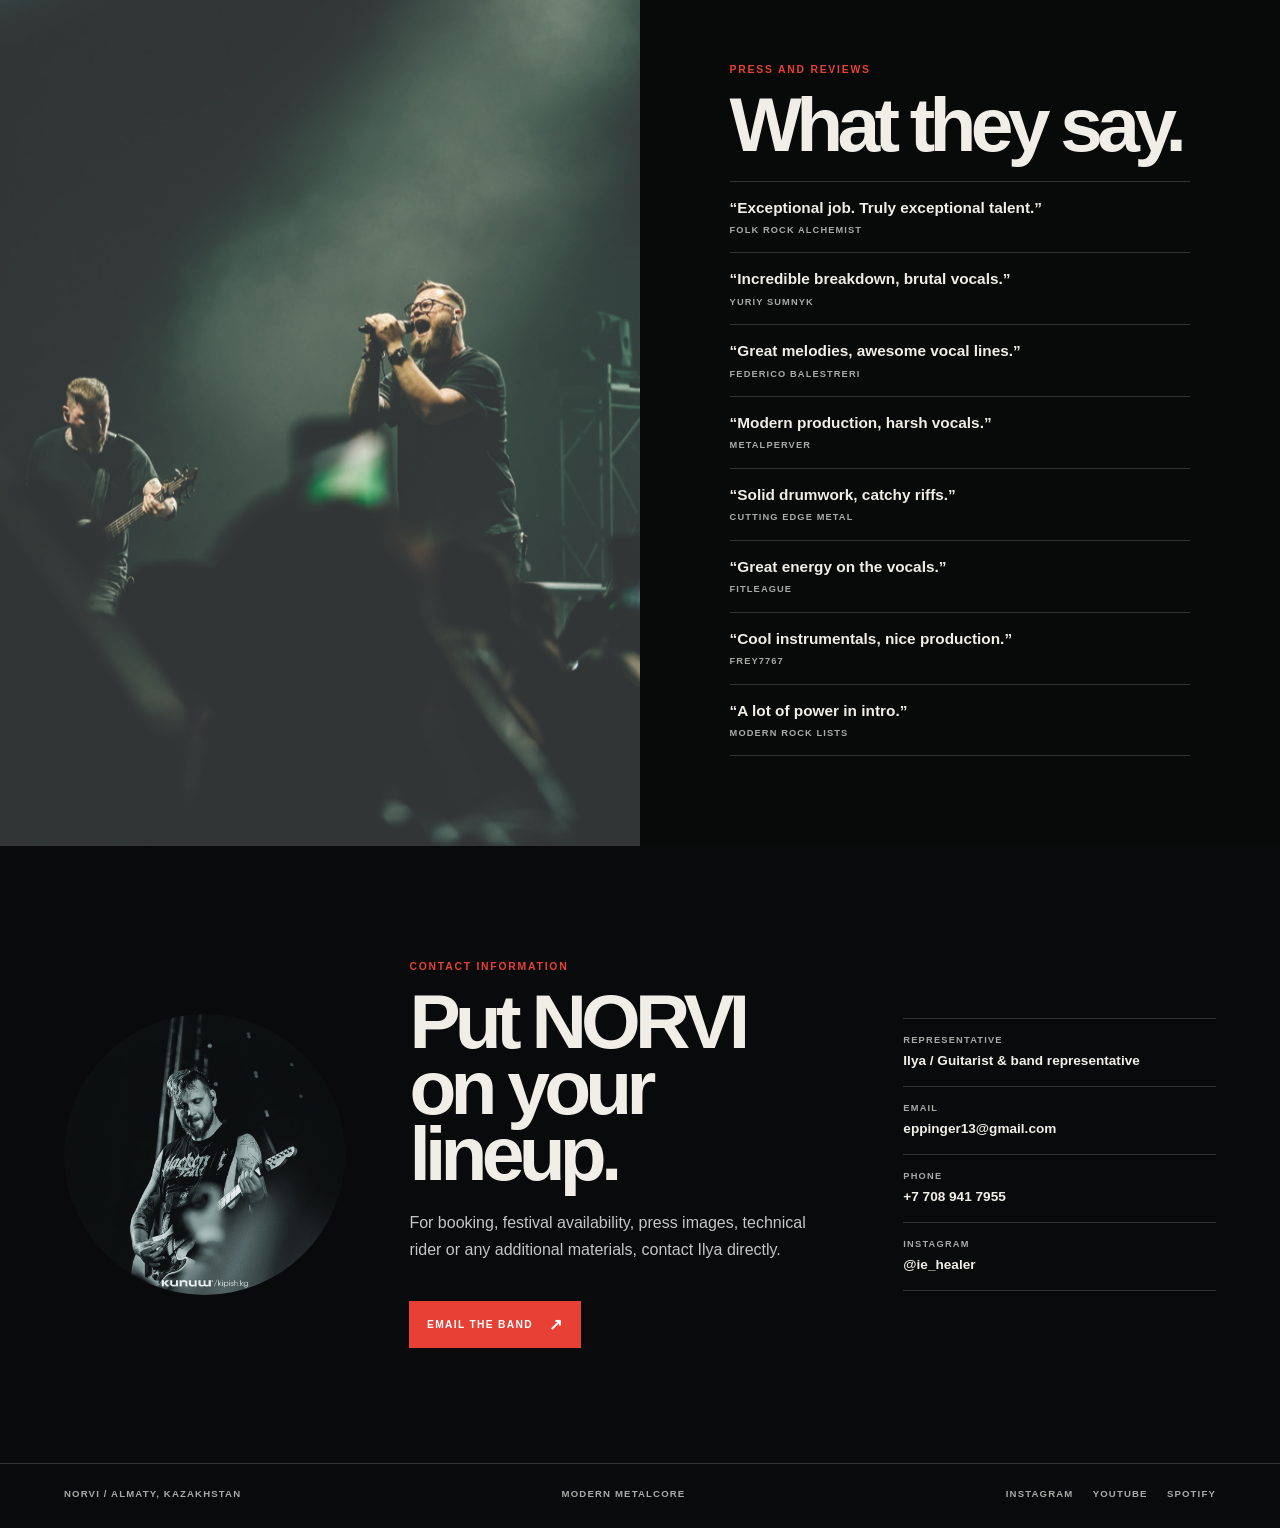
==== commit 80ee67ec: "Update index.html" ====
--- a/press-kit/index.html
+++ b/press-kit/index.html
@@ -16,7 +16,7 @@
     </header>
     <section class="hero" id="top">
       <div class="hero-image"></div><div class="hero-shade"></div>
-      <div class="hero-content"><p class="kicker">Official materials / 2025</p><h1>PRESS<br>KIT<span>.</span></h1><p class="hero-copy">The power of metalcore from Central Asia.</p></div>
+      <div class="hero-content"><p class="kicker">Official materials / 2026</p><h1>PRESS<br>KIT<span>.</span></h1><p class="hero-copy">The power of metalcore from Central Asia.</p></div>
       <div class="hero-meta"><span>01</span><p>Almaty, Kazakhstan</p><p>Modern metalcore</p></div>
       <a class="hero-download" href="#contact">Booking &amp; press contact <span>↗</span></a>
     </section>
@@ -26,8 +26,8 @@
       <dl class="lineup"><div><dt>Guitar</dt><dd>Ilya</dd></div><div><dt>Drums</dt><dd>Maxim</dd></div><div><dt>Bass</dt><dd>Yaroslav</dd></div><div><dt>Vocals</dt><dd>Pavel</dd></div></dl>
     </section>
     <section class="live-feature"><div class="live-photo"><img src="../public/images/press-kit/live-stage.jpg" alt="NORVI performing on stage in front of a crowd"></div><div class="live-copy"><p class="kicker">Tours and performances</p><h2>Built for the room.</h2><p>NORVI is actively touring across Central Asia. Their shows are known for powerful sound, raw energy and striking visuals that consistently draw hundreds of fans.</p><p>The band has shared the stage with international heavyweights including Skillet and Slaughter to Prevail.</p><a class="button button-light" href="https://www.instagram.com/norv.i/" target="_blank" rel="noreferrer">See current dates <span>↗</span></a></div></section>
-    <section class="music" id="music"><div class="section-heading"><div><p class="kicker">Music videos</p><h2>Watch NORVI.</h2></div><a class="text-link" href="https://www.youtube.com/@nrvi3" target="_blank" rel="noreferrer">Open YouTube <span>↗</span></a></div><div class="video-grid"><a class="video" href="https://www.youtube.com/watch?v=t1caeTGAy5k" target="_blank" rel="noreferrer"><img src="../public/images/press-kit/asset-1.jpg" alt="The Shape music video still"><span><strong>The Shape</strong><small>Watch on YouTube ↗</small></span></a><a class="video" href="https://www.youtube.com/watch?v=Z7M626HZ6I4" target="_blank" rel="noreferrer"><img src="../public/images/press-kit/asset-2.jpg" alt="Horizon music video still"><span><strong>Horizon</strong><small>Watch on YouTube ↗</small></span></a><a class="video" href="https://www.youtube.com/watch?v=7ASn_8KeP3g" target="_blank" rel="noreferrer"><img src="../public/images/press-kit/asset-3.jpg" alt="Forsaken music video still"><span><strong>Forsaken</strong><small>Watch on YouTube ↗</small></span></a></div></section>
-    <section class="discography"><div class="section-heading"><div><p class="kicker">Discography</p><h2>The catalogue.</h2></div><p class="heading-copy">From the first full-length to the newest single.</p></div><div class="records"><article><img src="../public/images/press-kit/release-3.jpg" alt="Abandon All Hope artwork"><p>2019 / Album</p><h3>Abandon All Hope</h3></article><article><img src="../public/images/press-kit/release-4.jpg" alt="Depths artwork"><p>2020 / Single</p><h3>Depths</h3></article><article><img src="../public/images/press-kit/release-5.jpg" alt="Delirium artwork"><p>2020 / Single</p><h3>Delirium</h3></article><article><img src="../public/images/press-kit/release-6.jpg" alt="Waste artwork"><p>2021 / Album</p><h3>Waste</h3></article><article><img src="../public/images/press-kit/release-7.jpg" alt="The Shape artwork"><p>2024 / Single</p><h3>The Shape</h3></article><article><img src="../public/images/press-kit/release-8.jpg" alt="Forsaken artwork"><p>2024 / Single</p><h3>Forsaken</h3></article><article><img src="../public/images/press-kit/release-9.jpg" alt="Horizon artwork"><p>2024 / Single</p><h3>Horizon</h3></article></div></section>
+    <section class="music" id="music"><div class="section-heading"><div><p class="kicker">Music videos</p><h2>Watch NORVI.</h2></div><a class="text-link" href="https://www.youtube.com/@nrvi3" target="_blank" rel="noreferrer">Open YouTube <span>↗</span></a></div><div class="video-grid"><a class="video" href="https://www.youtube.com/watch?v=IwamzNWN2dw" target="_blank" rel="noreferrer"><img src="https://i.ytimg.com/vi/IwamzNWN2dw/maxresdefault.jpg" alt="Hollow Script music video still"><span><strong>Hollow Script</strong><small>Watch on YouTube ↗</small></span></a><a class="video" href="https://www.youtube.com/watch?v=Z7M626HZ6I4" target="_blank" rel="noreferrer"><img src="https://i.ytimg.com/vi/Z7M626HZ6I4/maxresdefault.jpg" alt="Horizon music video still"><span><strong>Horizon</strong><small>Watch on YouTube ↗</small></span></a><a class="video" href="https://www.youtube.com/watch?v=ImKGG6ilqOo" target="_blank" rel="noreferrer"><img src="https://i.ytimg.com/vi/ImKGG6ilqOo/maxresdefault.jpg" alt="Gold Stained Hands music video still"><span><strong>Gold Stained Hands</strong><small>Watch on YouTube ↗</small></span></a><a class="video" href="https://www.youtube.com/watch?v=7ASn_8KeP3g" target="_blank" rel="noreferrer"><img src="https://i.ytimg.com/vi/7ASn_8KeP3g/maxresdefault.jpg" alt="Forsaken music video still"><span><strong>Forsaken</strong><small>Watch on YouTube ↗</small></span></a></div></section>
+    <section class="discography"><div class="section-heading"><div><p class="kicker">Discography</p><h2>The catalogue.</h2></div><p class="heading-copy">From the first full-length to the newest single.</p></div><div class="records"><article><img src="https://i.scdn.co/image/ab67616d0000e1a3e7f5705adac8c2fbb10be3a2" alt="Hollow Script artwork"><p>2026 / Single</p><h3>Hollow Script</h3></article><article><img src="https://i.scdn.co/image/ab67616d0000e1a365662d67cbf9f6b6d18e1da9" alt="Gold Stained Hands artwork"><p>2025 / Single</p><h3>Gold Stained Hands</h3></article><article><img src="https://i.scdn.co/image/ab67616d0000e1a3b031957cc8ba9fced16a7c4e" alt="Horizon artwork"><p>2025 / Single</p><h3>Horizon</h3></article><article><img src="https://i.scdn.co/image/ab67616d0000e1a302e437e07afe777943d3bed5" alt="Forsaken artwork"><p>2024 / Single</p><h3>Forsaken</h3></article><article><img src="https://i.scdn.co/image/ab67616d0000e1a3d9143de1122841cf51787ee8" alt="Waste artwork"><p>2021 / Album</p><h3>Waste</h3></article><article><img src="https://i.scdn.co/image/ab67616d0000e1a3cf3e41d6d0b8b040b01211bc" alt="Abandon All Hope artwork"><p>2019 / Album</p><h3>Abandon All Hope</h3></article></div></section>
     <section class="archive"><div class="section-heading"><div><p class="kicker">Live archive</p><h2>Out there.</h2></div><p class="heading-copy">A selection of the rooms, routes and bills NORVI have played.</p></div><div class="archive-grid"><img src="../public/images/press-kit/asset-12.jpg" alt="NORVI show poster"><img src="../public/images/press-kit/asset-13.jpg" alt="NORVI show poster"><img src="../public/images/press-kit/asset-14.jpg" alt="NORVI show poster"><img src="../public/images/press-kit/asset-15.jpg" alt="NORVI show poster"><img src="../public/images/press-kit/asset-16.jpg" alt="NORVI show poster"><img src="../public/images/press-kit/asset-17.jpg" alt="NORVI show poster"><img src="../public/images/press-kit/asset-18.jpg" alt="NORVI show poster"><img src="../public/images/press-kit/asset-19.jpg" alt="NORVI show poster"><img src="../public/images/press-kit/asset-20.jpg" alt="NORVI show poster"></div></section>
     <section class="press" id="press"><div class="press-photo"><img src="../public/images/press-kit/live-green.jpg" alt="NORVI performing live"></div><div class="press-copy"><p class="kicker">Press and reviews</p><h2>What they say.</h2><div class="quotes"><blockquote>“Exceptional job. Truly exceptional talent.” <cite>Folk Rock Alchemist</cite></blockquote><blockquote>“Incredible breakdown, brutal vocals.” <cite>Yuriy Sumnyk</cite></blockquote><blockquote>“Great melodies, awesome vocal lines.” <cite>Federico Balestreri</cite></blockquote><blockquote>“Modern production, harsh vocals.” <cite>Metalperver</cite></blockquote><blockquote>“Solid drumwork, catchy riffs.” <cite>Cutting Edge Metal</cite></blockquote><blockquote>“Great energy on the vocals.” <cite>fitleague</cite></blockquote><blockquote>“Cool instrumentals, nice production.” <cite>frey7767</cite></blockquote><blockquote>“A lot of power in intro.” <cite>Modern Rock Lists</cite></blockquote></div></div></section>
     <section class="contact" id="contact"><div class="contact-image"><img src="../public/images/press-kit/ilya.jpg" alt="Ilya of NORVI playing guitar"></div><div class="contact-copy"><p class="kicker">Contact information</p><h2>Put NORVI<br>on your lineup.</h2><p>For booking, festival availability, press images, technical rider or any additional materials, contact Ilya directly.</p><a class="button button-red" href="mailto:eppinger13@gmail.com?subject=NORVI%20booking%20enquiry">Email the band <span>↗</span></a></div><dl class="contact-list"><div><dt>Representative</dt><dd>Ilya / Guitarist &amp; band representative</dd></div><div><dt>Email</dt><dd><a href="mailto:eppinger13@gmail.com">eppinger13@gmail.com</a></dd></div><div><dt>Phone</dt><dd><a href="tel:+77089417955">+7 708 941 7955</a></dd></div><div><dt>Instagram</dt><dd><a href="https://www.instagram.com/ie_healer/" target="_blank" rel="noreferrer">@ie_healer</a></dd></div></dl></section>
